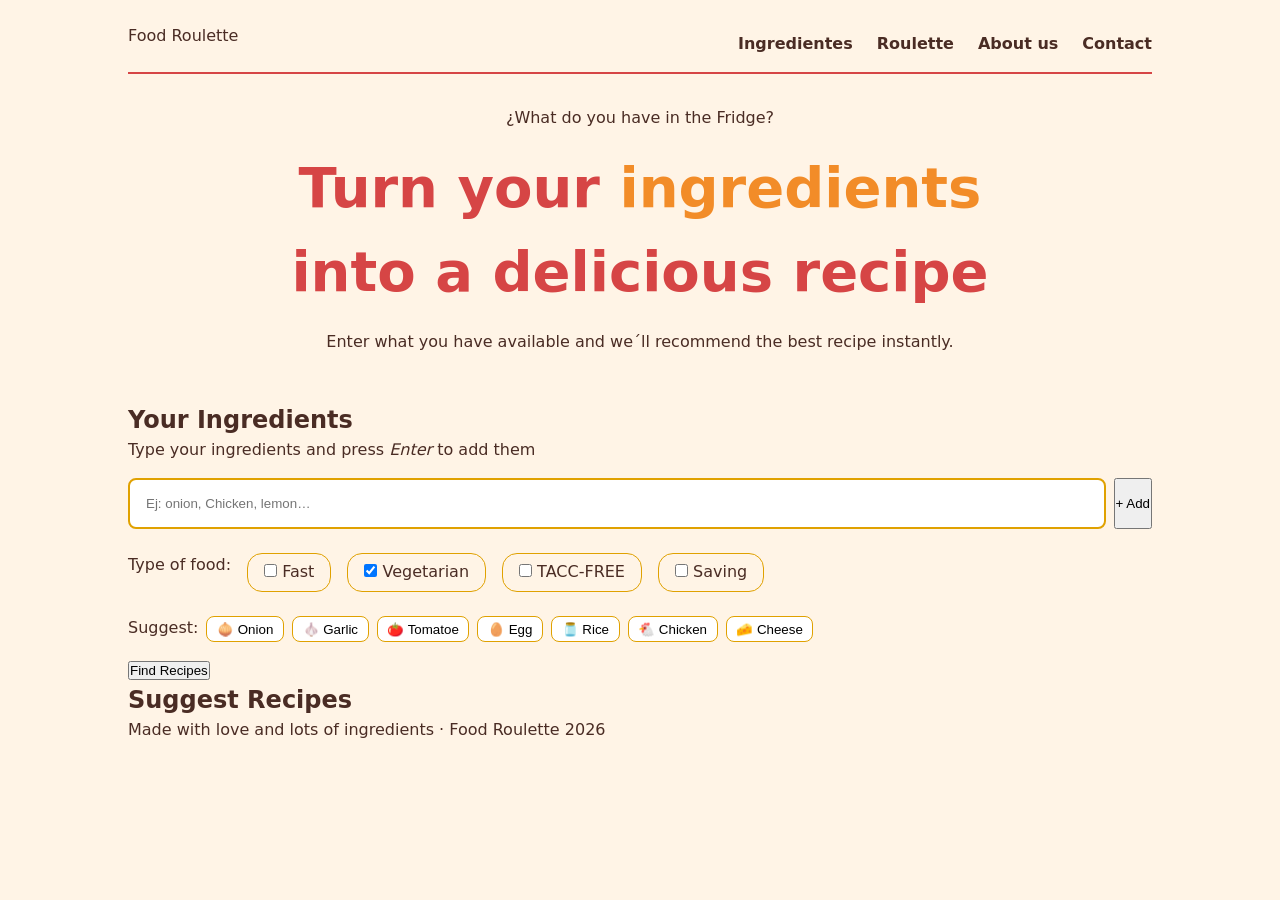
==== index.html @ af3b8d5b "feat: link roulette page from nav" ====
<!DOCTYPE html>
<html lang="en">
    <head>
        <meta charset="UTF-8">
        <meta name="viewport" content="width=device-width, initial-scale=1.0">
        <title>Food Roulette</title>
        <link rel="stylesheet" href="css/style.css">
    </head>

    <body>
        <header class="header">
            <nav class="navbar">
                <span class="">Food Roulette</span>
                <ul class="nav-links">
                    <li><a href="#ingredients">Ingredientes</a></li>
                    <li><a href="pages/roulette.html">Roulette</a></li>
                    <li><a href="#about us">About us</a></li>
                    <li><a href="#contact">Contact</a></li>
                </ul>
            </nav>
        </header>

        <main>
            <section class="hero">
                <p class="hero-text">¿What do you have in the Fridge?</p>
                <h1 class="hero-title">
                    Turn your <em>ingredients</em><br/>into a delicious recipe
                </h1>
                <p class="hero-subtitle">
                    Enter what you have available and we´ll recommend the best recipe instantly.
                </p>
            </section>

            <section class="search-section">
                <h2>Your Ingredients</h2>
                <p>Type your ingredients and press <em>Enter</em> to add them</p>
                <ul class="tags-container" id="tags-container" aria-label="Ingredients selected">   <!-- Los ingredientes inyectados por JS irán aquí como <li> --></ul>

                <template id="ingredient-tag-template">
                    <li class="ingredient-tag">
                        <span class="tag-text"></span>
                        <button class="remove-btn" aria-label="Eliminar ingrediente">X</button>
                    </li>
                </template> <!--Aca vamos a agregar los tags de ingredientes de forma dinámica con JS--> 

                <form class="input-row">
                    <input
                        class="ingredient-input"
                        id="ingredient-input"
                        type="text"
                        placeholder="Ej: onion, Chicken, lemon…"
                    />
                    <button class="ingredient-btn" id="ingredient-btn">+ Add</button>
                </form>

                <div class="filters">
                    <span class="filters__label">Type of food:</span>
                    <label class="filter-chip">
                        <input type="checkbox" /> Fast
                    </label>
                    <label class="filter-chip">
                        <input type="checkbox" checked /> Vegetarian
                    </label>
                    <label class="filter-chip">
                        <input type="checkbox" /> TACC-FREE
                    </label>
                    <label class="filter-chip">
                        <input type="checkbox" /> Saving
                    </label>
                </div>

                <div class="quick-tags">
                    <span class="quick-tags__label">Suggest:</span>
                    <button class="quick-tag">🧅 Onion</button>
                    <button class="quick-tag">🧄 Garlic</button>
                    <button class="quick-tag">🍅 Tomatoe</button>
                    <button class="quick-tag">🥚 Egg</button>
                    <button class="quick-tag">🫙 Rice</button>
                    <button class="quick-tag">🐔 Chicken</button>
                    <button class="quick-tag">🧀 Cheese</button>
                </div>

                <button class="btn btn--primary" id="search-btn">
                    Find Recipes
                </button>
            </section>

            <section class="results-section" id="results-section">
                <h2 class="results-title">Suggest Recipes</h2> 
                <div id="recipes-grid" class="recipes-grid"><!-- JS inyectará aquí los resultados --></div>
            </section>

            <template id="recipe-template">
                <article class="recipe-card">
                    <h3 class="recipe-title"></h3>
                    <p class="recipe-description"></p>
                    <button class="recipe-btn">Show more</button>
                </article>
            </template>
        </main>

        <footer class="site-footer">
            <p>Made with love and lots of ingredients · Food Roulette 2026</p>
        </footer>
    </body>
</html>
---- css/style.css ----
:root {
    --primary: #D64545;     /* Rojo intenso (Acción / Botones principales) */
    --accent: #F28C28;      /* Naranja brillante (Destacados / Etiquetas) */
    --secondary: #E0A100;   /* Amarillo oro (Filtros / Iconos) */
    --background: #FFF4E6;  /* Crema muy claro (Fondo de toda la web) */
    --text: #4A2C24;        /* Marrón oscuro (Lectura cómoda) */
}

* { box-sizing: border-box; margin: 0; padding: 0; }

body {
    background-color: var(--background);
    color: var(--text);
    font-family: 'Segoe UI', system-ui, sans-serif;
    line-height: 1.5;
    padding: 1rem;
}

.navbar {
    display: flex;
    flex-direction: column;
    align-items: center;
    padding: 1rem 0;
    border-bottom: 2px solid var(--primary);
    margin-bottom: 2rem;
}

.nav-links {
    list-style: none;
    display: flex;
    gap: 1.5rem;
    margin-top: 1rem;
}

.nav-links a { text-decoration: none; color: var(--text); font-weight: bold; }

.hero { text-align: center; margin-bottom: 3rem; }
.hero-title { font-size: 2.5rem; color: var(--primary); margin: 1rem 0; }
.hero-title em { color: var(--accent); font-style: normal; }

.input-row {
    display: flex;
    flex-direction: column; /* Input arriba, botón abajo en móvil */
    gap: 0.5rem;
}

/* Ingredientes y Tags */
.tags-container {
    display: flex;
    flex-wrap: wrap;
    gap: 0.5rem;
    margin-bottom: 1rem;
    list-style: none;
}

.ingredient-tag {
    background: var(--accent);
    color: white;
    padding: 0.5rem 1rem;
    border-radius: 20px;
    display: flex;
    align-items: center;
    gap: 0.5rem;
}

/* Inputs y Botones */
.input-row { display: flex; gap: 0.5rem; margin-bottom: 1rem; }
.ingredient-input { 
    flex: 1; 
    padding: 0.8rem; 
    border: 2px solid var(--secondary); 
    border-radius: 8px; 
    outline: none;
}
.ingrdient-btn {
    background-color: var(--primary);
    color: white;
    border: none;
    padding: 0.8rem 1.5rem;
    border-radius: 8px;
    cursor: pointer;
    transition: background 0.3s ease;
}

.ingrdient-btn:hover { background-color: #b33a3a; }

.ingredient-input, .ingrdient-btn {
    width: 100%; /* Botón y input ocupan todo el ancho en móvil */
    padding: 1rem;
}

.filters { margin: 1.5rem 0; display: flex; flex-wrap: wrap; gap: 1rem; }
.filter-chip { 
    border: 1px solid var(--secondary); 
    padding: 0.4rem 1rem; 
    border-radius: 15px; 
    cursor: pointer;
}

.quick-tags { display: flex; gap: 0.5rem; flex-wrap: wrap; margin-bottom: 1rem; }
.quick-tag { 
    background: white; 
    border: 1px solid var(--secondary); 
    padding: 0.3rem 0.6rem; 
    border-radius: 8px; 
    cursor: pointer; 
}

@media (min-width: 768px) {

    body { padding: 0 10%; }

    .navbar {
        flex-direction: row;
        justify-content: space-between;
    }

    .nav-links {flex-direction: row;}

    .input-row {
        flex-direction: row;
    }

    .ingrdient-btn { width: auto; }

    .hero-title { font-size: 3.5rem; }
}
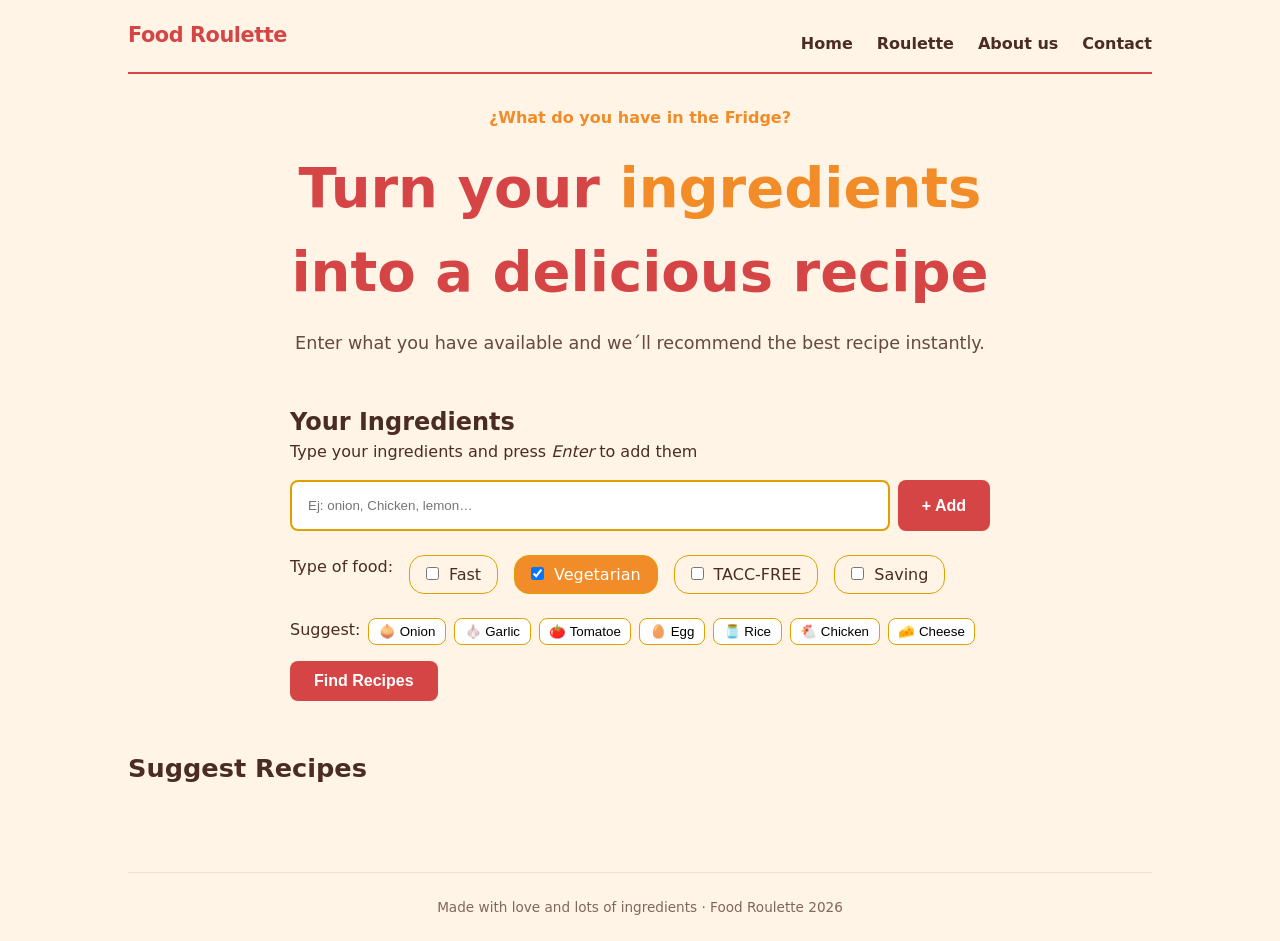
==== commit 1d2271e5: "feat: update index page and shared styles" ====
--- a/index.html
+++ b/index.html
@@ -10,11 +10,11 @@
     <body>
         <header class="header">
             <nav class="navbar">
-                <span class="">Food Roulette</span>
+                <a href="index.html" class="nav-brand">Food Roulette</a>
                 <ul class="nav-links">
-                    <li><a href="#ingredients">Ingredientes</a></li>
+                    <li><a href="index.html">Home</a></li>
                     <li><a href="pages/roulette.html">Roulette</a></li>
-                    <li><a href="#about us">About us</a></li>
+                    <li><a href="#about-us">About us</a></li>
                     <li><a href="#contact">Contact</a></li>
                 </ul>
             </nav>
@@ -102,5 +102,6 @@
         <footer class="site-footer">
             <p>Made with love and lots of ingredients · Food Roulette 2026</p>
         </footer>
+    <script type="module" src="js/script.js"></script>
     </body>
 </html>
--- a/css/style.css
+++ b/css/style.css
@@ -106,6 +106,181 @@
     cursor: pointer; 
 }
 
+/* ── Nav brand ───────────────────────────────────────────────── */
+
+.nav-brand {
+    font-size: 1.3rem;
+    font-weight: 800;
+    color: var(--primary);
+    text-decoration: none;
+    letter-spacing: -0.02em;
+}
+
+/* ── Hero ────────────────────────────────────────────────────── */
+
+.hero-text     { color: var(--accent); font-weight: 600; margin-bottom: 0.5rem; }
+.hero-subtitle { color: var(--text); font-size: 1.1rem; opacity: 0.85; }
+
+/* ── Secciones ───────────────────────────────────────────────── */
+
+.search-section  { max-width: 700px; margin: 0 auto 3rem; }
+.results-section { margin-top: 2rem; }
+.results-title   { font-size: 1.6rem; color: var(--text); margin-bottom: 1.25rem; }
+
+/* ── Botones base ────────────────────────────────────────────── */
+
+.btn {
+    display: inline-flex;
+    align-items: center;
+    justify-content: center;
+    gap: 0.4rem;
+    padding: 0.7rem 1.5rem;
+    border-radius: 8px;
+    border: none;
+    font-size: 1rem;
+    font-weight: 600;
+    cursor: pointer;
+    transition: background 0.2s ease, transform 0.15s ease;
+    text-decoration: none;
+}
+
+.btn:focus-visible { outline: 2px solid var(--primary); outline-offset: 3px; }
+
+.btn--primary {
+    background: var(--primary);
+    color: #fff;
+}
+.btn--primary:hover  { background: #bf3a3a; }
+.btn--primary:active { transform: translateY(1px); }
+
+.btn--secondary {
+    background: var(--secondary);
+    color: var(--text);
+}
+.btn--secondary:hover  { background: #c48d00; }
+.btn--secondary:active { transform: translateY(1px); }
+
+/* Alias para el botón de añadir ingrediente (corrige typo en CSS previo) */
+.ingredient-btn {
+    background-color: var(--primary);
+    color: white;
+    border: none;
+    padding: 0.8rem 1.5rem;
+    border-radius: 8px;
+    cursor: pointer;
+    transition: background 0.2s ease;
+    font-size: 1rem;
+    font-weight: 600;
+}
+.ingredient-btn:hover { background-color: #bf3a3a; }
+
+/* ── Botón remove en tags ────────────────────────────────────── */
+
+.remove-btn {
+    background: transparent;
+    border: none;
+    color: rgba(255,255,255,0.85);
+    font-size: 1.1rem;
+    line-height: 1;
+    cursor: pointer;
+    padding: 0 0 0 0.25rem;
+}
+.remove-btn:hover { color: #fff; }
+
+/* ── Filter chip activo ──────────────────────────────────────── */
+
+.filter-chip.active { background: var(--accent); color: #fff; }
+.filter-chip input  { margin-right: 0.3rem; }
+
+/* ── Grilla de recetas ───────────────────────────────────────── */
+
+.recipes-grid {
+    display: grid;
+    grid-template-columns: 1fr;
+    gap: 1rem;
+}
+
+.recipe-card {
+    background: #fff;
+    border: 1px solid #e8d8c8;
+    border-radius: 12px;
+    padding: 1.25rem;
+    box-shadow: 0 2px 8px rgba(74, 44, 36, 0.07);
+    transition: box-shadow 0.2s ease;
+}
+.recipe-card:hover { box-shadow: 0 4px 16px rgba(74, 44, 36, 0.12); }
+
+.recipe-title       { font-size: 1.15rem; color: var(--primary); margin-bottom: 0.35rem; }
+.recipe-description { font-size: 0.9rem; color: var(--text); margin-bottom: 0.85rem; }
+.recipe-btn         { background: transparent; border: 1.5px solid var(--secondary); border-radius: 6px; padding: 0.35rem 0.9rem; cursor: pointer; font-size: 0.85rem; color: var(--text); transition: background 0.15s; }
+.recipe-btn:hover   { background: var(--secondary); }
+
+/* Detalle expandible de la receta */
+.recipe-details          { margin-top: 1rem; border-top: 1px solid #eee; padding-top: 1rem; }
+.recipe-image            { width: 100%; border-radius: 8px; margin-bottom: 0.75rem; object-fit: cover; max-height: 220px; }
+.recipe-details__label   { font-weight: 700; font-size: 0.85rem; text-transform: uppercase; letter-spacing: 0.04em; margin: 0.75rem 0 0.35rem; color: var(--text); }
+.recipe-details__list    { list-style: disc; padding-left: 1.25rem; font-size: 0.9rem; }
+.recipe-details__steps   { padding-left: 1.25rem; font-size: 0.9rem; line-height: 1.6; }
+.recipe-details__list li,
+.recipe-details__steps li { margin-bottom: 0.25rem; }
+
+/* Sin resultados */
+.no-results { color: var(--text); opacity: 0.7; font-style: italic; }
+
+/* ── Autocomplete ────────────────────────────────────────────── */
+
+.autocomplete-dropdown {
+    position: absolute;
+    top: 100%;
+    left: 0;
+    right: 0;
+    z-index: 50;
+    background: #fff;
+    border: 1.5px solid var(--secondary);
+    border-top: none;
+    border-radius: 0 0 8px 8px;
+    max-height: 220px;
+    overflow-y: auto;
+    list-style: none;
+    margin: 0;
+    padding: 4px 0;
+    box-shadow: 0 6px 16px rgba(74, 44, 36, 0.14);
+}
+
+.autocomplete-dropdown[hidden] { display: none; }
+
+.autocomplete-item {
+    padding: 0.45rem 0.75rem;
+    cursor: pointer;
+    font-size: 0.88rem;
+    color: var(--text);
+    transition: background 0.08s;
+}
+
+.autocomplete-item:hover,
+.autocomplete-item.active {
+    background: var(--background);
+    color: var(--primary);
+}
+
+.autocomplete-match {
+    background: transparent;
+    color: var(--primary);
+    font-weight: 700;
+}
+
+/* ── Footer ──────────────────────────────────────────────────── */
+
+.site-footer {
+    margin-top: 4rem;
+    padding: 1.5rem;
+    text-align: center;
+    border-top: 1px solid #e8d8c8;
+    font-size: 0.85rem;
+    color: var(--text);
+    opacity: 0.7;
+}
+
 @media (min-width: 768px) {
 
     body { padding: 0 10%; }
@@ -124,4 +299,14 @@
     .ingrdient-btn { width: auto; }
 
     .hero-title { font-size: 3.5rem; }
+
+    .recipes-grid {
+        grid-template-columns: repeat(2, 1fr);
+    }
+}
+
+@media (min-width: 1024px) {
+    .recipes-grid {
+        grid-template-columns: repeat(3, 1fr);
+    }
 }
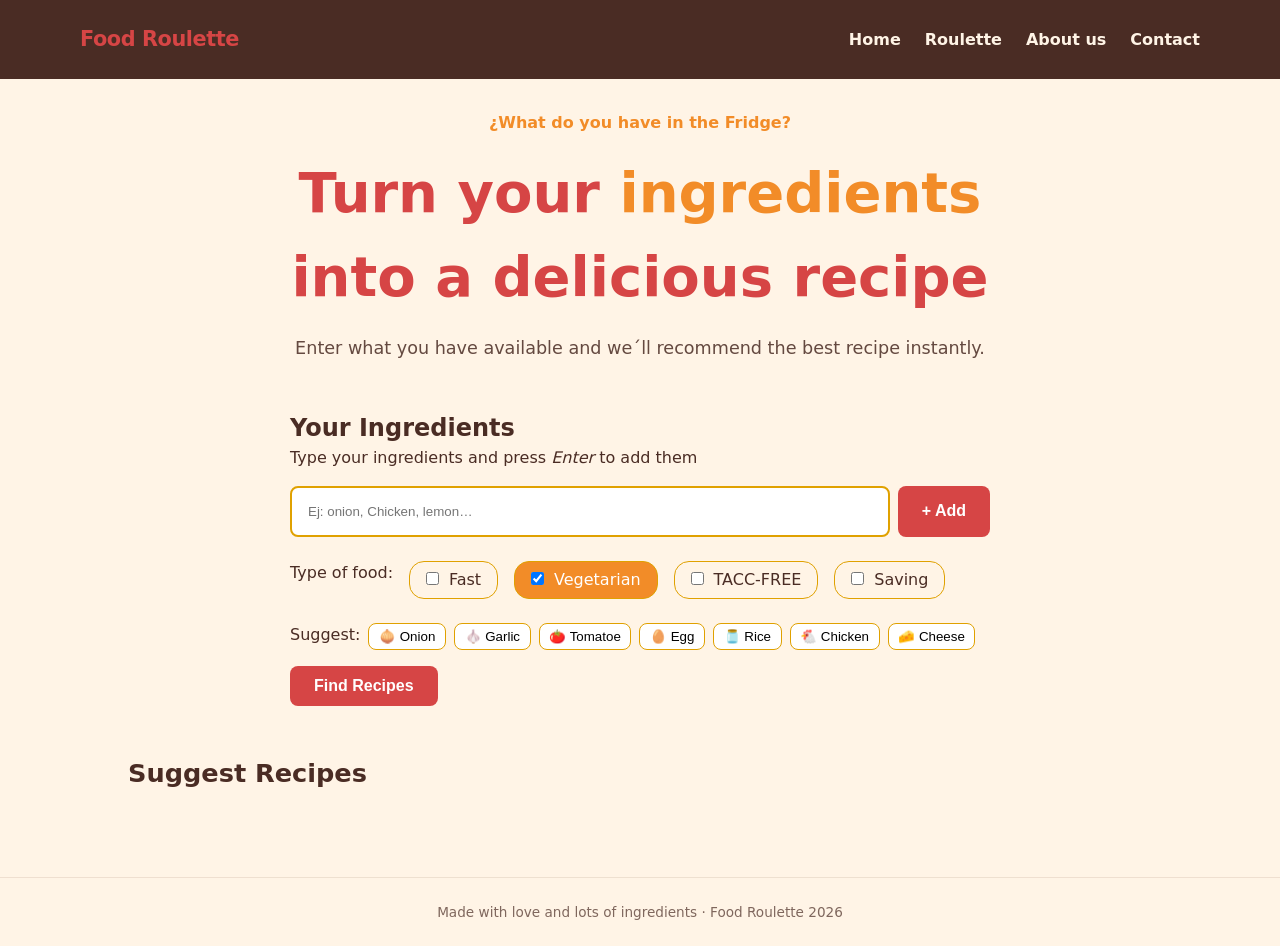
==== commit 173c4a6b: "feat: add contact and about us pages with styling and functionality" ====
--- a/index.html
+++ b/index.html
@@ -14,8 +14,8 @@
                 <ul class="nav-links">
                     <li><a href="index.html">Home</a></li>
                     <li><a href="pages/roulette.html">Roulette</a></li>
-                    <li><a href="#about-us">About us</a></li>
-                    <li><a href="#contact">Contact</a></li>
+                    <li><a href="pages/about-us.html">About us</a></li>
+                    <li><a href="pages/contact.html">Contact</a></li>
                 </ul>
             </nav>
         </header>
--- a/css/style.css
+++ b/css/style.css
@@ -2,26 +2,25 @@
     --primary: #D64545;     /* Rojo intenso (Acción / Botones principales) */
     --accent: #F28C28;      /* Naranja brillante (Destacados / Etiquetas) */
     --secondary: #E0A100;   /* Amarillo oro (Filtros / Iconos) */
-    --background: #FFF4E6;  /* Crema muy claro (Fondo de toda la web) */
-    --text: #4A2C24;        /* Marrón oscuro (Lectura cómoda) */
+    --light_Beige: #FFF4E6;  /* Crema muy claro (Fondo de toda la web) */
+    --brown: #4A2C24;        /* Marrón oscuro (Lectura cómoda) */
 }
 
 * { box-sizing: border-box; margin: 0; padding: 0; }
 
 body {
-    background-color: var(--background);
-    color: var(--text);
+    background-color: var(--light_Beige);
+    color: var(--brown);
     font-family: 'Segoe UI', system-ui, sans-serif;
     line-height: 1.5;
-    padding: 1rem;
 }
 
 .navbar {
     display: flex;
     flex-direction: column;
     align-items: center;
-    padding: 1rem 0;
-    border-bottom: 2px solid var(--primary);
+    padding: 1.5rem 5rem;
+    background-color: var(--brown);
     margin-bottom: 2rem;
 }
 
@@ -29,10 +28,9 @@
     list-style: none;
     display: flex;
     gap: 1.5rem;
-    margin-top: 1rem;
-}
-
-.nav-links a { text-decoration: none; color: var(--text); font-weight: bold; }
+}
+
+.nav-links a { text-decoration: none; color: var(--light_Beige); font-weight: bold; }
 
 .hero { text-align: center; margin-bottom: 3rem; }
 .hero-title { font-size: 2.5rem; color: var(--primary); margin: 1rem 0; }
@@ -119,13 +117,13 @@
 /* ── Hero ────────────────────────────────────────────────────── */
 
 .hero-text     { color: var(--accent); font-weight: 600; margin-bottom: 0.5rem; }
-.hero-subtitle { color: var(--text); font-size: 1.1rem; opacity: 0.85; }
+.hero-subtitle { color: var(--brown); font-size: 1.1rem; opacity: 0.85; }
 
 /* ── Secciones ───────────────────────────────────────────────── */
 
 .search-section  { max-width: 700px; margin: 0 auto 3rem; }
 .results-section { margin-top: 2rem; }
-.results-title   { font-size: 1.6rem; color: var(--text); margin-bottom: 1.25rem; }
+.results-title   { font-size: 1.6rem; color: var(--brown); margin-bottom: 1.25rem; }
 
 /* ── Botones base ────────────────────────────────────────────── */
 
@@ -155,7 +153,7 @@
 
 .btn--secondary {
     background: var(--secondary);
-    color: var(--text);
+    color: var(--brown);
 }
 .btn--secondary:hover  { background: #c48d00; }
 .btn--secondary:active { transform: translateY(1px); }
@@ -211,21 +209,21 @@
 .recipe-card:hover { box-shadow: 0 4px 16px rgba(74, 44, 36, 0.12); }
 
 .recipe-title       { font-size: 1.15rem; color: var(--primary); margin-bottom: 0.35rem; }
-.recipe-description { font-size: 0.9rem; color: var(--text); margin-bottom: 0.85rem; }
-.recipe-btn         { background: transparent; border: 1.5px solid var(--secondary); border-radius: 6px; padding: 0.35rem 0.9rem; cursor: pointer; font-size: 0.85rem; color: var(--text); transition: background 0.15s; }
+.recipe-description { font-size: 0.9rem; color: var(--brown); margin-bottom: 0.85rem; }
+.recipe-btn         { background: transparent; border: 1.5px solid var(--secondary); border-radius: 6px; padding: 0.35rem 0.9rem; cursor: pointer; font-size: 0.85rem; color: var(--brown); transition: background 0.15s; }
 .recipe-btn:hover   { background: var(--secondary); }
 
 /* Detalle expandible de la receta */
 .recipe-details          { margin-top: 1rem; border-top: 1px solid #eee; padding-top: 1rem; }
 .recipe-image            { width: 100%; border-radius: 8px; margin-bottom: 0.75rem; object-fit: cover; max-height: 220px; }
-.recipe-details__label   { font-weight: 700; font-size: 0.85rem; text-transform: uppercase; letter-spacing: 0.04em; margin: 0.75rem 0 0.35rem; color: var(--text); }
+.recipe-details__label   { font-weight: 700; font-size: 0.85rem; text-transform: uppercase; letter-spacing: 0.04em; margin: 0.75rem 0 0.35rem; color: var(--brown); }
 .recipe-details__list    { list-style: disc; padding-left: 1.25rem; font-size: 0.9rem; }
 .recipe-details__steps   { padding-left: 1.25rem; font-size: 0.9rem; line-height: 1.6; }
 .recipe-details__list li,
 .recipe-details__steps li { margin-bottom: 0.25rem; }
 
 /* Sin resultados */
-.no-results { color: var(--text); opacity: 0.7; font-style: italic; }
+.no-results { color: var(--brown); opacity: 0.7; font-style: italic; }
 
 /* ── Autocomplete ────────────────────────────────────────────── */
 
@@ -253,13 +251,13 @@
     padding: 0.45rem 0.75rem;
     cursor: pointer;
     font-size: 0.88rem;
-    color: var(--text);
+    color: var(--brown);
     transition: background 0.08s;
 }
 
 .autocomplete-item:hover,
 .autocomplete-item.active {
-    background: var(--background);
+    background: var(--light_Beige);
     color: var(--primary);
 }
 
@@ -277,13 +275,14 @@
     text-align: center;
     border-top: 1px solid #e8d8c8;
     font-size: 0.85rem;
-    color: var(--text);
+    color: var(--brown);
     opacity: 0.7;
 }
 
 @media (min-width: 768px) {
 
-    body { padding: 0 10%; }
+    main { padding: 0 10%; }
+    footer { padding: 0 10%; }
 
     .navbar {
         flex-direction: row;
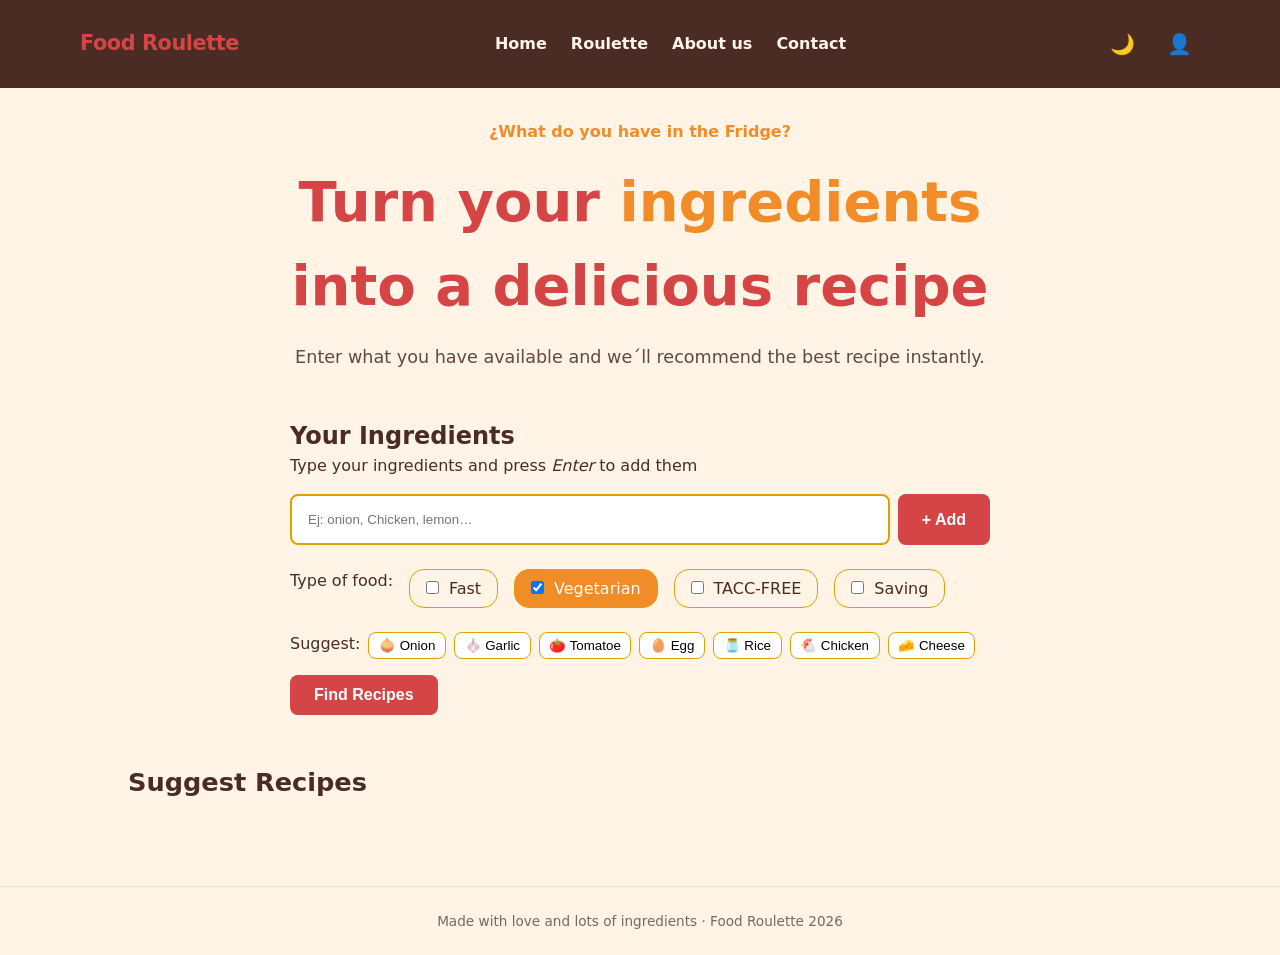
==== commit d7c5d5b8: "feat: Implement user authentication and favorites management - Added login and registration modals t" ====
--- a/index.html
+++ b/index.html
@@ -17,8 +17,62 @@
                     <li><a href="pages/about-us.html">About us</a></li>
                     <li><a href="pages/contact.html">Contact</a></li>
                 </ul>
+                <div class="nav-controls">
+                    <button class="theme-toggle" id="theme-toggle" title="Toggle dark mode">🌙</button>
+                    <div class="user-menu">
+                        <button class="user-btn" id="user-btn" title="User account">👤</button>
+                        <div class="user-dropdown" id="user-dropdown" hidden>
+                            <button class="user-menu-item" id="login-open-btn">Login</button>
+                            <button class="user-menu-item" id="favorites-btn" hidden>❤️ Favorites</button>
+                            <button class="user-menu-item" id="logout-btn" hidden>Logout</button>
+                        </div>
+                    </div>
+                </div>
             </nav>
         </header>
+
+        <!-- Modal de Login/Registro -->
+        <div class="modal" id="auth-modal" hidden>
+            <div class="modal-content">
+                <button class="modal-close" id="auth-close-btn">✕</button>
+                
+                <div class="auth-container">
+                    <!-- Pestaña de Login -->
+                    <div class="auth-tab" id="login-tab" data-tab="login">
+                        <h2>Login</h2>
+                        <form id="login-form">
+                            <input type="text" placeholder="Username" id="login-username" required />
+                            <input type="password" placeholder="Password" id="login-password" required />
+                            <button type="submit" class="btn btn--primary">Sign In</button>
+                        </form>
+                        <p class="auth-switch">Don't have an account? <button type="button" class="auth-tab-btn" data-tab="register">Register</button></p>
+                        <div class="auth-message" id="login-message"></div>
+                    </div>
+
+                    <!-- Pestaña de Registro -->
+                    <div class="auth-tab" id="register-tab" data-tab="register" hidden>
+                        <h2>Register</h2>
+                        <form id="register-form">
+                            <input type="text" placeholder="Username" id="register-username" required />
+                            <input type="password" placeholder="Password" id="register-password" required />
+                            <input type="password" placeholder="Confirm Password" id="register-confirm" required />
+                            <button type="submit" class="btn btn--primary">Create Account</button>
+                        </form>
+                        <p class="auth-switch">Already have an account? <button type="button" class="auth-tab-btn" data-tab="login">Login</button></p>
+                        <div class="auth-message" id="register-message"></div>
+                    </div>
+                </div>
+            </div>
+        </div>
+
+        <!-- Modal de Favoritos -->
+        <div class="modal" id="favorites-modal" hidden>
+            <div class="modal-content modal-large">
+                <button class="modal-close" id="favorites-close-btn">✕</button>
+                <h2>My Favorite Recipes</h2>
+                <div id="favorites-grid" class="recipes-grid"><!-- JS inyectará favoritos aquí --></div>
+            </div>
+        </div>
 
         <main>
             <section class="hero">
@@ -94,7 +148,10 @@
                 <article class="recipe-card">
                     <h3 class="recipe-title"></h3>
                     <p class="recipe-description"></p>
-                    <button class="recipe-btn">Show more</button>
+                    <div class="recipe-actions">
+                        <button class="recipe-btn">Show more</button>
+                        <button class="favorite-btn" title="Add to favorites">♡</button>
+                    </div>
                 </article>
             </template>
         </main>
--- a/css/style.css
+++ b/css/style.css
@@ -7,6 +7,9 @@
 }
 
 * { box-sizing: border-box; margin: 0; padding: 0; }
+
+/* ── Reset global - Ocultar elementos con atributo hidden ─── */
+[hidden] { display: none !important; }
 
 body {
     background-color: var(--light_Beige);
@@ -308,4 +311,384 @@
     .recipes-grid {
         grid-template-columns: repeat(3, 1fr);
     }
+}
+
+/* ──────────────────────────────────────────────────────────────── */
+/* DARK MODE & NEW COMPONENTS                                       */
+/* ──────────────────────────────────────────────────────────────── */
+
+/* Dark Mode - Variables */
+[data-theme="dark"] {
+    --primary: #FF6B6B;
+    --accent: #FFB347;
+    --secondary: #FFD700;
+    --light_Beige: #1a1a1a;
+    --brown: #E0E0E0;
+}
+
+[data-theme="dark"] body {
+    background-color: #0d0d0d;
+    color: #E0E0E0;
+}
+
+[data-theme="dark"] .navbar {
+    background-color: #1a1a1a;
+    border-bottom: 1px solid #333;
+}
+
+[data-theme="dark"] .nav-links a {
+    color: var(--brown)
+}
+
+[data-theme="dark"] .recipe-card {
+    background: #222;
+    border-color: #333;
+    box-shadow: 0 2px 8px rgba(0, 0, 0, 0.3);
+}
+
+[data-theme="dark"] .recipe-card:hover {
+    box-shadow: 0 4px 16px rgba(0, 0, 0, 0.5);
+}
+
+[data-theme="dark"] .autocomplete-dropdown {
+    background: #222;
+    border-color: #444;
+    box-shadow: 0 6px 16px rgba(0, 0, 0, 0.4);
+}
+
+[data-theme="dark"] .autocomplete-item {
+    color: #E0E0E0;
+}
+
+[data-theme="dark"] .autocomplete-item:hover,
+[data-theme="dark"] .autocomplete-item.active {
+    background: #2a2a2a;
+    color: #FF7B7B;
+}
+
+[data-theme="dark"] .ingredient-input {
+    background: #1a1a1a;
+    border-color: #444;
+    color: #E8E8E8;
+}
+
+[data-theme="dark"] .ingredient-input::placeholder {
+    color: #888;
+}
+
+[data-theme="dark"] .ingredient-tag {
+    background: #FF7B7B;
+    color: #fff;
+}
+
+[data-theme="dark"] .modal {
+    background: rgba(0, 0, 0, 0.85);
+}
+
+[data-theme="dark"] .modal-content {
+    background: #1a1a1a;
+    color: #E8E8E8;
+    border: 1px solid #333;
+}
+
+[data-theme="dark"] .auth-message.error {
+    color: #FF7B7B;
+    background: rgba(255, 123, 123, 0.15);
+}
+
+/* ── Navbar Controls ────────────────────────────────────────────── */
+
+.nav-controls {
+    display: flex;
+    gap: 1rem;
+    align-items: center;
+}
+
+.theme-toggle,
+.user-btn {
+    background: transparent;
+    border: none;
+    font-size: 1.25rem;
+    cursor: pointer;
+    padding: 0.5rem;
+    border-radius: 50%;
+    transition: background 0.2s ease;
+    color: var(--light_Beige);
+}
+
+.theme-toggle:hover,
+.user-btn:hover {
+    background: rgba(255, 255, 255, 0.15);
+}
+
+[data-theme="dark"] .user-btn {
+    color: var(--brown)
+}
+
+/* ── User Menu ──────────────────────────────────────────────────── */
+
+.user-menu {
+    position: relative;
+}
+
+.user-dropdown {
+    position: absolute;
+    top: 100%;
+    right: 0;
+    background: white;
+    border: 1px solid #ddd;
+    border-radius: 8px;
+    min-width: 150px;
+    box-shadow: 0 4px 12px rgba(0, 0, 0, 0.1);
+    z-index: 100;
+    margin-top: 0.5rem;
+}
+
+[data-theme="dark"] .user-dropdown {
+    background: #1a1a1a;
+    border-color: #444;
+    box-shadow: 0 4px 12px rgba(0, 0, 0, 0.5);
+}
+
+.user-dropdown[hidden] {
+    display: none;
+}
+
+.user-menu-item {
+    display: block;
+    width: 100%;
+    padding: 0.75rem 1rem;
+    border: none;
+    background: transparent;
+    color: var(--brown);
+    cursor: pointer;
+    text-align: left;
+    font-size: 0.95rem;
+    transition: background 0.2s ease;
+}
+
+[data-theme="dark"] .user-menu-item {
+    color: #E8E8E8;
+}
+
+.user-menu-item:hover {
+    background: var(--light_Beige);
+}
+
+[data-theme="dark"] .user-menu-item:hover {
+    background: #2a2a2a;
+}
+
+.user-menu-item:first-child {
+    border-radius: 8px 8px 0 0;
+}
+
+.user-menu-item:last-child {
+    border-radius: 0 0 8px 8px;
+}
+
+/* ── Modal ──────────────────────────────────────────────────────── */
+
+.modal {
+    position: fixed;
+    top: 0;
+    left: 0;
+    width: 100%;
+    height: 100%;
+    background: rgba(0, 0, 0, 0.5);
+    display: flex;
+    align-items: center;
+    justify-content: center;
+    z-index: 200;
+}
+
+.modal[hidden] {
+    display: none;
+}
+
+.modal-content {
+    background: white;
+    padding: 2rem;
+    border-radius: 12px;
+    max-width: 500px;
+    width: 90%;
+    max-height: 90vh;
+    overflow-y: auto;
+    position: relative;
+}
+
+.modal-large {
+    max-width: 900px;
+}
+
+.modal-close {
+    position: absolute;
+    top: 1rem;
+    right: 1rem;
+    background: transparent;
+    border: none;
+    font-size: 1.5rem;
+    cursor: pointer;
+    color: var(--brown);
+    padding: 0;
+    width: 2rem;
+    height: 2rem;
+    display: flex;
+    align-items: center;
+    justify-content: center;
+}
+
+[data-theme="dark"] .modal-close {
+    color: #E0E0E0;
+}
+
+.modal-close:hover {
+    background: var(--light_Beige);
+    border-radius: 50%;
+}
+
+/* ── Auth ───────────────────────────────────────────────────────── */
+
+.auth-container {
+    margin-top: 1rem;
+}
+
+.auth-tab {
+    animation: fadeIn 0.3s ease;
+}
+
+.auth-tab[hidden] {
+    display: none;
+}
+
+@keyframes fadeIn {
+    from { opacity: 0; }
+    to { opacity: 1; }
+}
+
+.auth-tab h2 {
+    color: var(--primary);
+    margin-bottom: 1.5rem;
+    font-size: 1.5rem;
+}
+
+.auth-tab form {
+    display: flex;
+    flex-direction: column;
+    gap: 1rem;
+    margin-bottom: 1.5rem;
+}
+
+.auth-tab input {
+    padding: 0.8rem;
+    border: 2px solid #ddd;
+    border-radius: 8px;
+    font-size: 1rem;
+    transition: border-color 0.2s;
+}
+
+[data-theme="dark"] .auth-tab input {
+    background: #333;
+    border-color: #444;
+    color: #E0E0E0;
+}
+
+.auth-tab input:focus {
+    outline: none;
+    border-color: var(--primary);
+}
+
+.auth-switch {
+    text-align: center;
+    color: var(--brown);
+    font-size: 0.9rem;
+}
+
+[data-theme="dark"] .auth-switch {
+    color: #E0E0E0;
+}
+
+.auth-tab-btn {
+    background: transparent;
+    border: none;
+    color: var(--primary);
+    cursor: pointer;
+    font-weight: 600;
+    text-decoration: underline;
+    padding: 0;
+}
+
+.auth-message {
+    margin-top: 0.5rem;
+    padding: 0.75rem;
+    border-radius: 6px;
+    font-size: 0.9rem;
+    text-align: center;
+    min-height: 1.5rem;
+}
+
+.auth-message.error {
+    color: #D64545;
+    background: rgba(214, 69, 69, 0.1);
+}
+
+.auth-message:not(.error) {
+    color: #27AE60;
+    background: rgba(39, 174, 96, 0.1);
+}
+
+/* ── Recipe Actions ────────────────────────────────────────────── */
+
+.recipe-actions {
+    display: flex;
+    gap: 0.5rem;
+    align-items: center;
+}
+
+.recipe-btn {
+    flex: 1;
+}
+
+.favorite-btn {
+    background: transparent;
+    border: 1.5px solid var(--secondary);
+    border-radius: 6px;
+    padding: 0.35rem 0.6rem;
+    cursor: pointer;
+    font-size: 1.2rem;
+    min-width: 40px;
+    transition: all 0.2s ease;
+}
+
+.favorite-btn:hover {
+    background: var(--secondary);
+    transform: scale(1.15);
+}
+
+/* ── Responsive ────────────────────────────────────────────────── */
+
+@media (max-width: 768px) {
+    .navbar {
+        padding: 1rem;
+        flex-direction: row;
+        justify-content: space-between;
+    }
+
+    .nav-links {
+        gap: 0.75rem;
+        font-size: 0.9rem;
+    }
+
+    .nav-controls {
+        order: 3;
+    }
+
+    .modal-content {
+        padding: 1.5rem;
+        max-width: 95%;
+    }
+
+    .results-grid {
+        grid-template-columns: 1fr;
+    }
 }
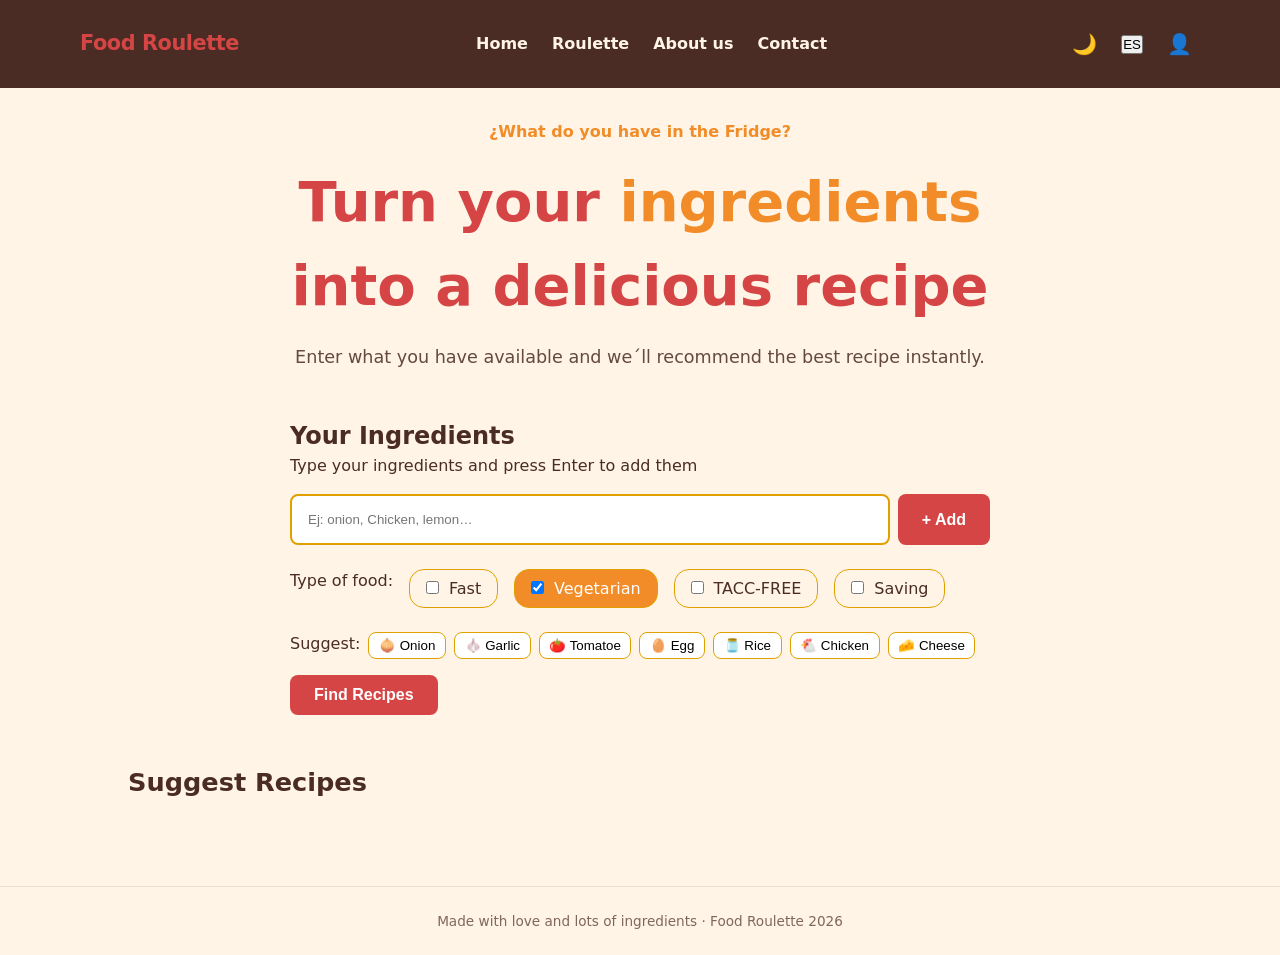
==== commit b345dce0: "feat: integrate translations across HTML pages and JS modules" ====
--- a/index.html
+++ b/index.html
@@ -12,19 +12,20 @@
             <nav class="navbar">
                 <a href="index.html" class="nav-brand">Food Roulette</a>
                 <ul class="nav-links">
-                    <li><a href="index.html">Home</a></li>
-                    <li><a href="pages/roulette.html">Roulette</a></li>
-                    <li><a href="pages/about-us.html">About us</a></li>
-                    <li><a href="pages/contact.html">Contact</a></li>
+                    <li><a href="index.html" data-translate>Home</a></li>
+                    <li><a href="pages/roulette.html" data-translate>Roulette</a></li>
+                    <li><a href="pages/about-us.html" data-translate>About us</a></li>
+                    <li><a href="pages/contact.html" data-translate>Contact</a></li>
                 </ul>
                 <div class="nav-controls">
-                    <button class="theme-toggle" id="theme-toggle" title="Toggle dark mode">🌙</button>
+                    <button class="theme-toggle" id="theme-toggle" title="Toggle dark mode" data-translate-title="Toggle dark mode">🌙</button>
+                    <button class="lang-toggle" id="lang-toggle" title="Change language" data-translate-title="Change language">ES</button>
                     <div class="user-menu">
-                        <button class="user-btn" id="user-btn" title="User account">👤</button>
+                        <button class="user-btn" id="user-btn" title="User account" data-translate-title="User account">👤</button>
                         <div class="user-dropdown" id="user-dropdown" hidden>
-                            <button class="user-menu-item" id="login-open-btn">Login</button>
-                            <button class="user-menu-item" id="favorites-btn" hidden>❤️ Favorites</button>
-                            <button class="user-menu-item" id="logout-btn" hidden>Logout</button>
+                            <button class="user-menu-item" id="login-open-btn" data-translate>Login</button>
+                            <button class="user-menu-item" id="favorites-btn" hidden data-translate>❤️ Favorites</button>
+                            <button class="user-menu-item" id="logout-btn" hidden data-translate>Logout</button>
                         </div>
                     </div>
                 </div>
@@ -35,15 +36,15 @@
         <div class="modal" id="auth-modal" hidden>
             <div class="modal-content">
                 <button class="modal-close" id="auth-close-btn">✕</button>
-                
+
                 <div class="auth-container">
                     <!-- Pestaña de Login -->
                     <div class="auth-tab" id="login-tab" data-tab="login">
-                        <h2>Login</h2>
+                        <h2 data-translate>Login</h2>
                         <form id="login-form">
-                            <input type="text" placeholder="Username" id="login-username" required />
-                            <input type="password" placeholder="Password" id="login-password" required />
-                            <button type="submit" class="btn btn--primary">Sign In</button>
+                            <input type="text" placeholder="Username" id="login-username" required data-translate />
+                            <input type="password" placeholder="Password" id="login-password" required data-translate />
+                            <button type="submit" class="btn btn--primary" data-translate>Sign In</button>
                         </form>
                         <p class="auth-switch">Don't have an account? <button type="button" class="auth-tab-btn" data-tab="register">Register</button></p>
                         <div class="auth-message" id="login-message"></div>
@@ -51,12 +52,12 @@
 
                     <!-- Pestaña de Registro -->
                     <div class="auth-tab" id="register-tab" data-tab="register" hidden>
-                        <h2>Register</h2>
+                        <h2 data-translate>Register</h2>
                         <form id="register-form">
-                            <input type="text" placeholder="Username" id="register-username" required />
-                            <input type="password" placeholder="Password" id="register-password" required />
-                            <input type="password" placeholder="Confirm Password" id="register-confirm" required />
-                            <button type="submit" class="btn btn--primary">Create Account</button>
+                            <input type="text" placeholder="Username" id="register-username" required data-translate />
+                            <input type="password" placeholder="Password" id="register-password" required data-translate />
+                            <input type="password" placeholder="Confirm Password" id="register-confirm" required data-translate />
+                            <button type="submit" class="btn btn--primary" data-translate>Create Account</button>
                         </form>
                         <p class="auth-switch">Already have an account? <button type="button" class="auth-tab-btn" data-tab="login">Login</button></p>
                         <div class="auth-message" id="register-message"></div>
@@ -69,25 +70,25 @@
         <div class="modal" id="favorites-modal" hidden>
             <div class="modal-content modal-large">
                 <button class="modal-close" id="favorites-close-btn">✕</button>
-                <h2>My Favorite Recipes</h2>
+                <h2 data-translate>My Favorite Recipes</h2>
                 <div id="favorites-grid" class="recipes-grid"><!-- JS inyectará favoritos aquí --></div>
             </div>
         </div>
 
         <main>
             <section class="hero">
-                <p class="hero-text">¿What do you have in the Fridge?</p>
+                <p class="hero-text" data-translate>¿What do you have in the Fridge?</p>
                 <h1 class="hero-title">
-                    Turn your <em>ingredients</em><br/>into a delicious recipe
+                    <span data-translate>Turn your</span> <em data-translate>ingredients</em><br/><span data-translate>into a delicious recipe</span>
                 </h1>
-                <p class="hero-subtitle">
+                <p class="hero-subtitle" data-translate>
                     Enter what you have available and we´ll recommend the best recipe instantly.
                 </p>
             </section>
 
             <section class="search-section">
-                <h2>Your Ingredients</h2>
-                <p>Type your ingredients and press <em>Enter</em> to add them</p>
+                <h2 data-translate>Your Ingredients</h2>
+                <p data-translate>Type your ingredients and press Enter to add them</p>
                 <ul class="tags-container" id="tags-container" aria-label="Ingredients selected">   <!-- Los ingredientes inyectados por JS irán aquí como <li> --></ul>
 
                 <template id="ingredient-tag-template">
@@ -95,7 +96,7 @@
                         <span class="tag-text"></span>
                         <button class="remove-btn" aria-label="Eliminar ingrediente">X</button>
                     </li>
-                </template> <!--Aca vamos a agregar los tags de ingredientes de forma dinámica con JS--> 
+                </template> <!--Aca vamos a agregar los tags de ingredientes de forma dinámica con JS-->
 
                 <form class="input-row">
                     <input
@@ -103,44 +104,45 @@
                         id="ingredient-input"
                         type="text"
                         placeholder="Ej: onion, Chicken, lemon…"
+                        data-translate
                     />
-                    <button class="ingredient-btn" id="ingredient-btn">+ Add</button>
+                    <button class="ingredient-btn" id="ingredient-btn" data-translate>+ Add</button>
                 </form>
 
                 <div class="filters">
-                    <span class="filters__label">Type of food:</span>
+                    <span class="filters__label" data-translate>Type of food:</span>
                     <label class="filter-chip">
-                        <input type="checkbox" /> Fast
+                        <input type="checkbox" /> <span data-translate>Fast</span>
                     </label>
                     <label class="filter-chip">
-                        <input type="checkbox" checked /> Vegetarian
+                        <input type="checkbox" checked /> <span data-translate>Vegetarian</span>
                     </label>
                     <label class="filter-chip">
-                        <input type="checkbox" /> TACC-FREE
+                        <input type="checkbox" /> <span data-translate>TACC-FREE</span>
                     </label>
                     <label class="filter-chip">
-                        <input type="checkbox" /> Saving
+                        <input type="checkbox" /> <span data-translate>Saving</span>
                     </label>
                 </div>
 
                 <div class="quick-tags">
-                    <span class="quick-tags__label">Suggest:</span>
-                    <button class="quick-tag">🧅 Onion</button>
-                    <button class="quick-tag">🧄 Garlic</button>
-                    <button class="quick-tag">🍅 Tomatoe</button>
-                    <button class="quick-tag">🥚 Egg</button>
-                    <button class="quick-tag">🫙 Rice</button>
-                    <button class="quick-tag">🐔 Chicken</button>
-                    <button class="quick-tag">🧀 Cheese</button>
+                    <span class="quick-tags__label" data-translate>Suggest:</span>
+                    <button class="quick-tag" data-translate>🧅 Onion</button>
+                    <button class="quick-tag" data-translate>🧄 Garlic</button>
+                    <button class="quick-tag" data-translate>🍅 Tomatoe</button>
+                    <button class="quick-tag" data-translate>🥚 Egg</button>
+                    <button class="quick-tag" data-translate>🫙 Rice</button>
+                    <button class="quick-tag" data-translate>🐔 Chicken</button>
+                    <button class="quick-tag" data-translate>🧀 Cheese</button>
                 </div>
 
-                <button class="btn btn--primary" id="search-btn">
+                <button class="btn btn--primary" id="search-btn" data-translate>
                     Find Recipes
                 </button>
             </section>
 
             <section class="results-section" id="results-section">
-                <h2 class="results-title">Suggest Recipes</h2> 
+                <h2 class="results-title" data-translate>Suggest Recipes</h2>
                 <div id="recipes-grid" class="recipes-grid"><!-- JS inyectará aquí los resultados --></div>
             </section>
 
@@ -157,8 +159,8 @@
         </main>
 
         <footer class="site-footer">
-            <p>Made with love and lots of ingredients · Food Roulette 2026</p>
+            <p data-translate>Made with love and lots of ingredients · Food Roulette 2026</p>
         </footer>
     <script type="module" src="js/script.js"></script>
     </body>
-</html>+</html>
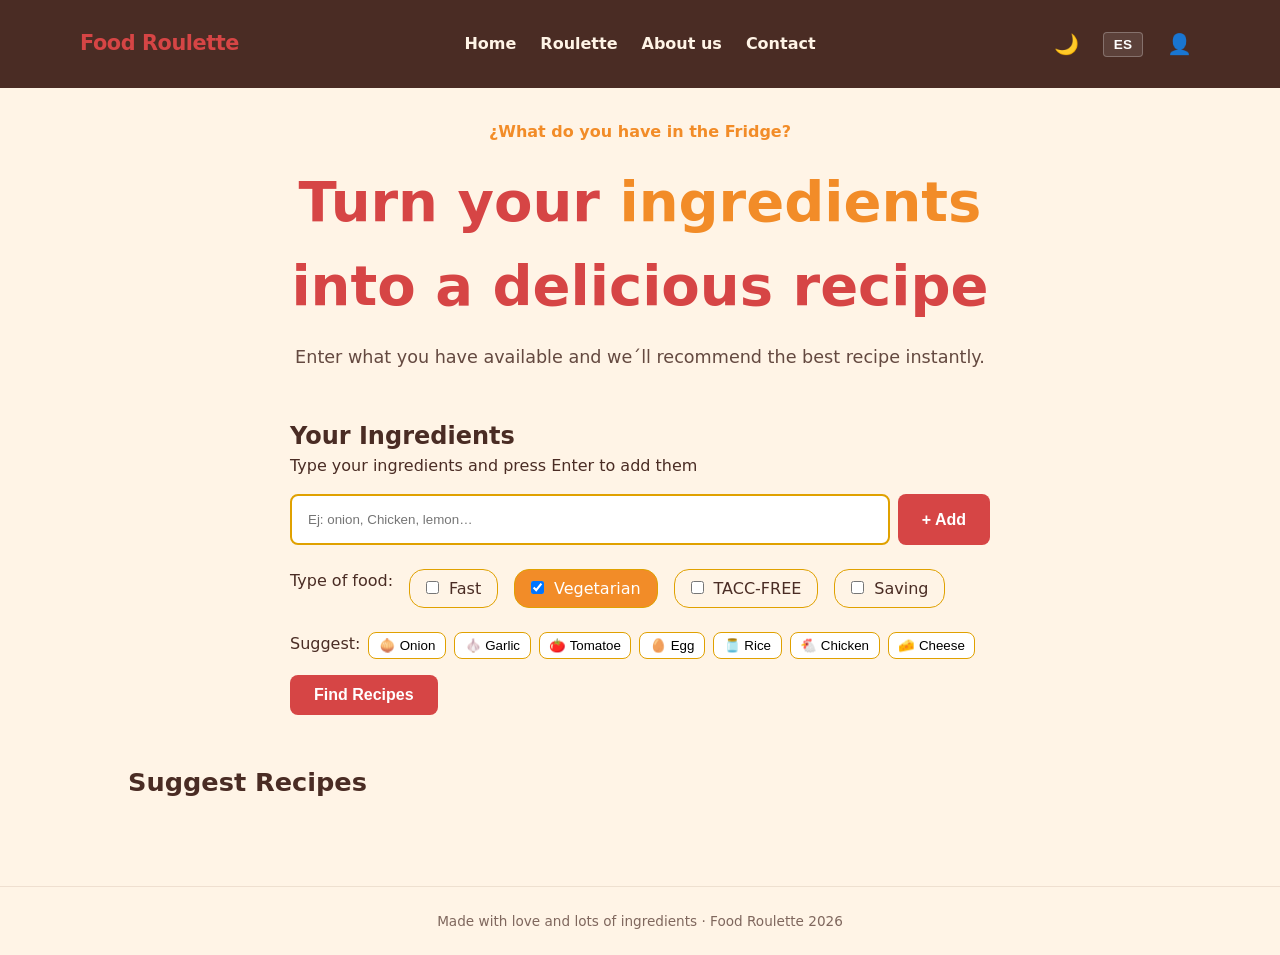
==== commit 1f070a5f: "refactor: extract login/register modal into a JS component" ====
--- a/index.html
+++ b/index.html
@@ -32,39 +32,7 @@
             </nav>
         </header>
 
-        <!-- Modal de Login/Registro -->
-        <div class="modal" id="auth-modal" hidden>
-            <div class="modal-content">
-                <button class="modal-close" id="auth-close-btn">✕</button>
-
-                <div class="auth-container">
-                    <!-- Pestaña de Login -->
-                    <div class="auth-tab" id="login-tab" data-tab="login">
-                        <h2 data-translate>Login</h2>
-                        <form id="login-form">
-                            <input type="text" placeholder="Username" id="login-username" required data-translate />
-                            <input type="password" placeholder="Password" id="login-password" required data-translate />
-                            <button type="submit" class="btn btn--primary" data-translate>Sign In</button>
-                        </form>
-                        <p class="auth-switch">Don't have an account? <button type="button" class="auth-tab-btn" data-tab="register">Register</button></p>
-                        <div class="auth-message" id="login-message"></div>
-                    </div>
-
-                    <!-- Pestaña de Registro -->
-                    <div class="auth-tab" id="register-tab" data-tab="register" hidden>
-                        <h2 data-translate>Register</h2>
-                        <form id="register-form">
-                            <input type="text" placeholder="Username" id="register-username" required data-translate />
-                            <input type="password" placeholder="Password" id="register-password" required data-translate />
-                            <input type="password" placeholder="Confirm Password" id="register-confirm" required data-translate />
-                            <button type="submit" class="btn btn--primary" data-translate>Create Account</button>
-                        </form>
-                        <p class="auth-switch">Already have an account? <button type="button" class="auth-tab-btn" data-tab="login">Login</button></p>
-                        <div class="auth-message" id="register-message"></div>
-                    </div>
-                </div>
-            </div>
-        </div>
+        <!-- Modal de Login/Registro: se inyecta desde js/auth-modal.js -->
 
         <!-- Modal de Favoritos -->
         <div class="modal" id="favorites-modal" hidden>
--- a/css/style.css
+++ b/css/style.css
@@ -11,6 +11,25 @@
 /* ── Reset global - Ocultar elementos con atributo hidden ─── */
 [hidden] { display: none !important; }
 
+/* ── Texto solo para lectores de pantalla (visualmente oculto) ─── */
+.sr-only {
+    position: absolute;
+    width: 1px;
+    height: 1px;
+    padding: 0;
+    margin: -1px;
+    overflow: hidden;
+    clip: rect(0, 0, 0, 0);
+    white-space: nowrap;
+    border: 0;
+}
+
+/* ── Foco visible global para navegación por teclado ─────────── */
+:focus-visible {
+    outline: 2px solid var(--primary);
+    outline-offset: 3px;
+}
+
 body {
     background-color: var(--light_Beige);
     color: var(--brown);
@@ -66,12 +85,11 @@
 
 /* Inputs y Botones */
 .input-row { display: flex; gap: 0.5rem; margin-bottom: 1rem; }
-.ingredient-input { 
-    flex: 1; 
-    padding: 0.8rem; 
-    border: 2px solid var(--secondary); 
-    border-radius: 8px; 
-    outline: none;
+.ingredient-input {
+    flex: 1;
+    padding: 0.8rem;
+    border: 2px solid var(--secondary);
+    border-radius: 8px;
 }
 .ingrdient-btn {
     background-color: var(--primary);
@@ -191,6 +209,8 @@
 /* ── Filter chip activo ──────────────────────────────────────── */
 
 .filter-chip.active { background: var(--accent); color: #fff; }
+
+[data-theme="dark"] .filter-chip.active { color: #1a1a1a; }
 .filter-chip input  { margin-right: 0.3rem; }
 
 /* ── Grilla de recetas ───────────────────────────────────────── */
@@ -288,11 +308,19 @@
     footer { padding: 0 10%; }
 
     .navbar {
+        display: grid;
+        grid-template-columns: 1fr auto 1fr;
+        align-items: center;
+    }
+
+    .nav-links {
         flex-direction: row;
-        justify-content: space-between;
-    }
-
-    .nav-links {flex-direction: row;}
+        justify-self: center;
+    }
+
+    .nav-controls {
+        justify-self: end;
+    }
 
     .input-row {
         flex-direction: row;
@@ -322,8 +350,9 @@
     --primary: #FF6B6B;
     --accent: #FFB347;
     --secondary: #FFD700;
-    --light_Beige: #1a1a1a;
-    --brown: #E0E0E0;
+    /* Fondo y texto con mayor contraste para legibilidad */
+    --light_Beige: #121214; /* fondo de componentes (mejor contraste que #1a1a1a) */
+    --brown: #F3F4F6;      /* texto claro y más legible sobre fondo oscuro */
 }
 
 [data-theme="dark"] body {
@@ -381,6 +410,18 @@
     color: #fff;
 }
 
+/* Modo oscuro: texto oscuro legible sobre los fondos claros de botones/chips */
+[data-theme="dark"] .btn--primary,
+[data-theme="dark"] .ingredient-btn {
+    color: #1a1a1a;
+}
+
+[data-theme="dark"] .quick-tag {
+    background: #2a2a2a;
+    color: #E8E8E8;
+    border-color: var(--secondary);
+}
+
 [data-theme="dark"] .modal {
     background: rgba(0, 0, 0, 0.85);
 }
@@ -391,6 +432,10 @@
     border: 1px solid #333;
 }
 
+[data-theme="dark"] .auth-tab .btn--primary {
+    color: #1a1a1a;
+}
+
 [data-theme="dark"] .auth-message.error {
     color: #FF7B7B;
     background: rgba(255, 123, 123, 0.15);
@@ -402,6 +447,24 @@
     display: flex;
     gap: 1rem;
     align-items: center;
+}
+
+.lang-toggle {
+    background: rgba(255, 255, 255, 0.1);
+    color: #ffffff;
+    border: 1px solid rgba(255, 255, 255, 0.25);
+    border-radius: 4px;
+    padding: 4px 10px;
+    font-size: 0.85rem;
+    font-weight: 600;
+    cursor: pointer;
+    transition: all 0.2s ease;
+}
+.lang-toggle:hover {
+    cursor: pointer;
+    background: rgba(255, 255, 255, 0.2);
+    border-color: #F28C28;
+    color: #F28C28;
 }
 
 .theme-toggle,
@@ -411,9 +474,18 @@
     font-size: 1.25rem;
     cursor: pointer;
     padding: 0.5rem;
-    border-radius: 50%;
     transition: background 0.2s ease;
     color: var(--light_Beige);
+}
+
+.theme-toggle {
+    border-radius: 50%;
+}
+
+.user-btn {
+    border-radius: 999px;
+    padding: 0.5rem;
+    white-space: nowrap;
 }
 
 .theme-toggle:hover,
@@ -596,6 +668,7 @@
 .auth-tab input:focus {
     outline: none;
     border-color: var(--primary);
+    box-shadow: 0 0 0 3px rgba(214, 69, 69, 0.25);
 }
 
 .auth-switch {
@@ -620,19 +693,21 @@
 
 .auth-message {
     margin-top: 0.5rem;
-    padding: 0.75rem;
     border-radius: 6px;
     font-size: 0.9rem;
     text-align: center;
-    min-height: 1.5rem;
-}
-
-.auth-message.error {
+}
+
+.auth-message:not(:empty) {
+    padding: 0.75rem;
+}
+
+.auth-message.error:not(:empty) {
     color: #D64545;
     background: rgba(214, 69, 69, 0.1);
 }
 
-.auth-message:not(.error) {
+.auth-message:not(.error):not(:empty) {
     color: #27AE60;
     background: rgba(39, 174, 96, 0.1);
 }
@@ -665,6 +740,11 @@
     transform: scale(1.15);
 }
 
+[data-theme="dark"] .favorite-btn {
+    color: #F3F4F6;
+    border-color: var(--secondary);
+}
+
 /* ── Responsive ────────────────────────────────────────────────── */
 
 @media (max-width: 768px) {
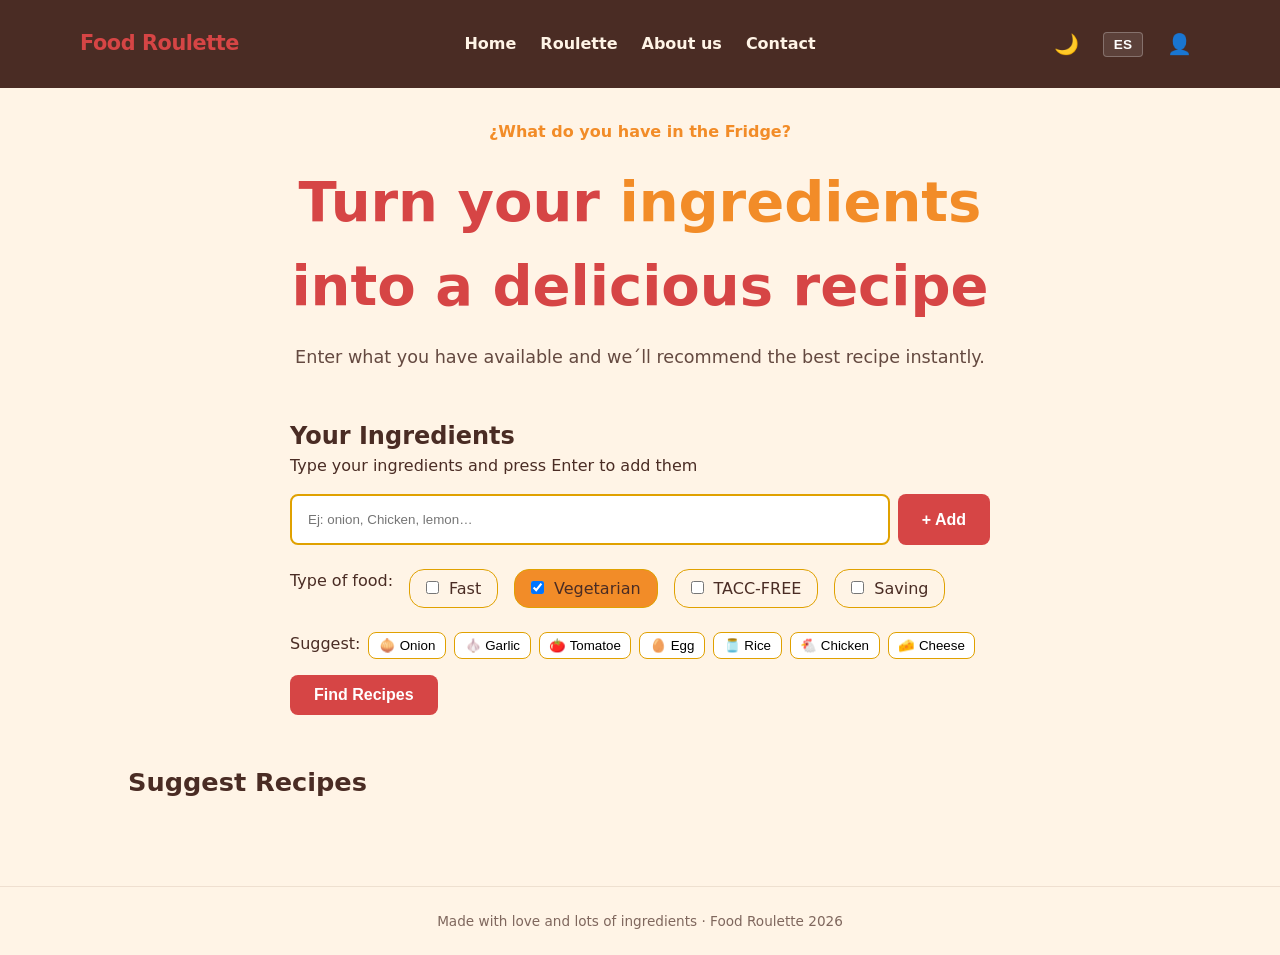
==== commit 6363009a: "refactor: unify navbar, footer and autocomplete into shared modules" ====
--- a/index.html
+++ b/index.html
@@ -8,29 +8,7 @@
     </head>
 
     <body>
-        <header class="header">
-            <nav class="navbar">
-                <a href="index.html" class="nav-brand">Food Roulette</a>
-                <ul class="nav-links">
-                    <li><a href="index.html" data-translate>Home</a></li>
-                    <li><a href="pages/roulette.html" data-translate>Roulette</a></li>
-                    <li><a href="pages/about-us.html" data-translate>About us</a></li>
-                    <li><a href="pages/contact.html" data-translate>Contact</a></li>
-                </ul>
-                <div class="nav-controls">
-                    <button class="theme-toggle" id="theme-toggle" title="Toggle dark mode" data-translate-title="Toggle dark mode">🌙</button>
-                    <button class="lang-toggle" id="lang-toggle" title="Change language" data-translate-title="Change language">ES</button>
-                    <div class="user-menu">
-                        <button class="user-btn" id="user-btn" title="User account" data-translate-title="User account">👤</button>
-                        <div class="user-dropdown" id="user-dropdown" hidden>
-                            <button class="user-menu-item" id="login-open-btn" data-translate>Login</button>
-                            <button class="user-menu-item" id="favorites-btn" hidden data-translate>❤️ Favorites</button>
-                            <button class="user-menu-item" id="logout-btn" hidden data-translate>Logout</button>
-                        </div>
-                    </div>
-                </div>
-            </nav>
-        </header>
+        <!-- header (navbar): se inyecta desde js/navbar.js -->
 
         <!-- Modal de Login/Registro: se inyecta desde js/auth-modal.js -->
 
@@ -126,9 +104,7 @@
             </template>
         </main>
 
-        <footer class="site-footer">
-            <p data-translate>Made with love and lots of ingredients · Food Roulette 2026</p>
-        </footer>
+        <!-- footer: se inyecta desde js/navbar.js -->
     <script type="module" src="js/script.js"></script>
     </body>
 </html>
--- a/css/style.css
+++ b/css/style.css
@@ -37,6 +37,13 @@
     line-height: 1.5;
 }
 
+/* Header fijo: queda visible al hacer scroll */
+.header {
+    position: sticky;
+    top: 0;
+    z-index: 100;
+}
+
 .navbar {
     display: flex;
     flex-direction: column;
@@ -208,7 +215,7 @@
 
 /* ── Filter chip activo ──────────────────────────────────────── */
 
-.filter-chip.active { background: var(--accent); color: #fff; }
+.filter-chip.active { background: var(--accent); color: var(--brown); }
 
 [data-theme="dark"] .filter-chip.active { color: #1a1a1a; }
 .filter-chip input  { margin-right: 0.3rem; }
